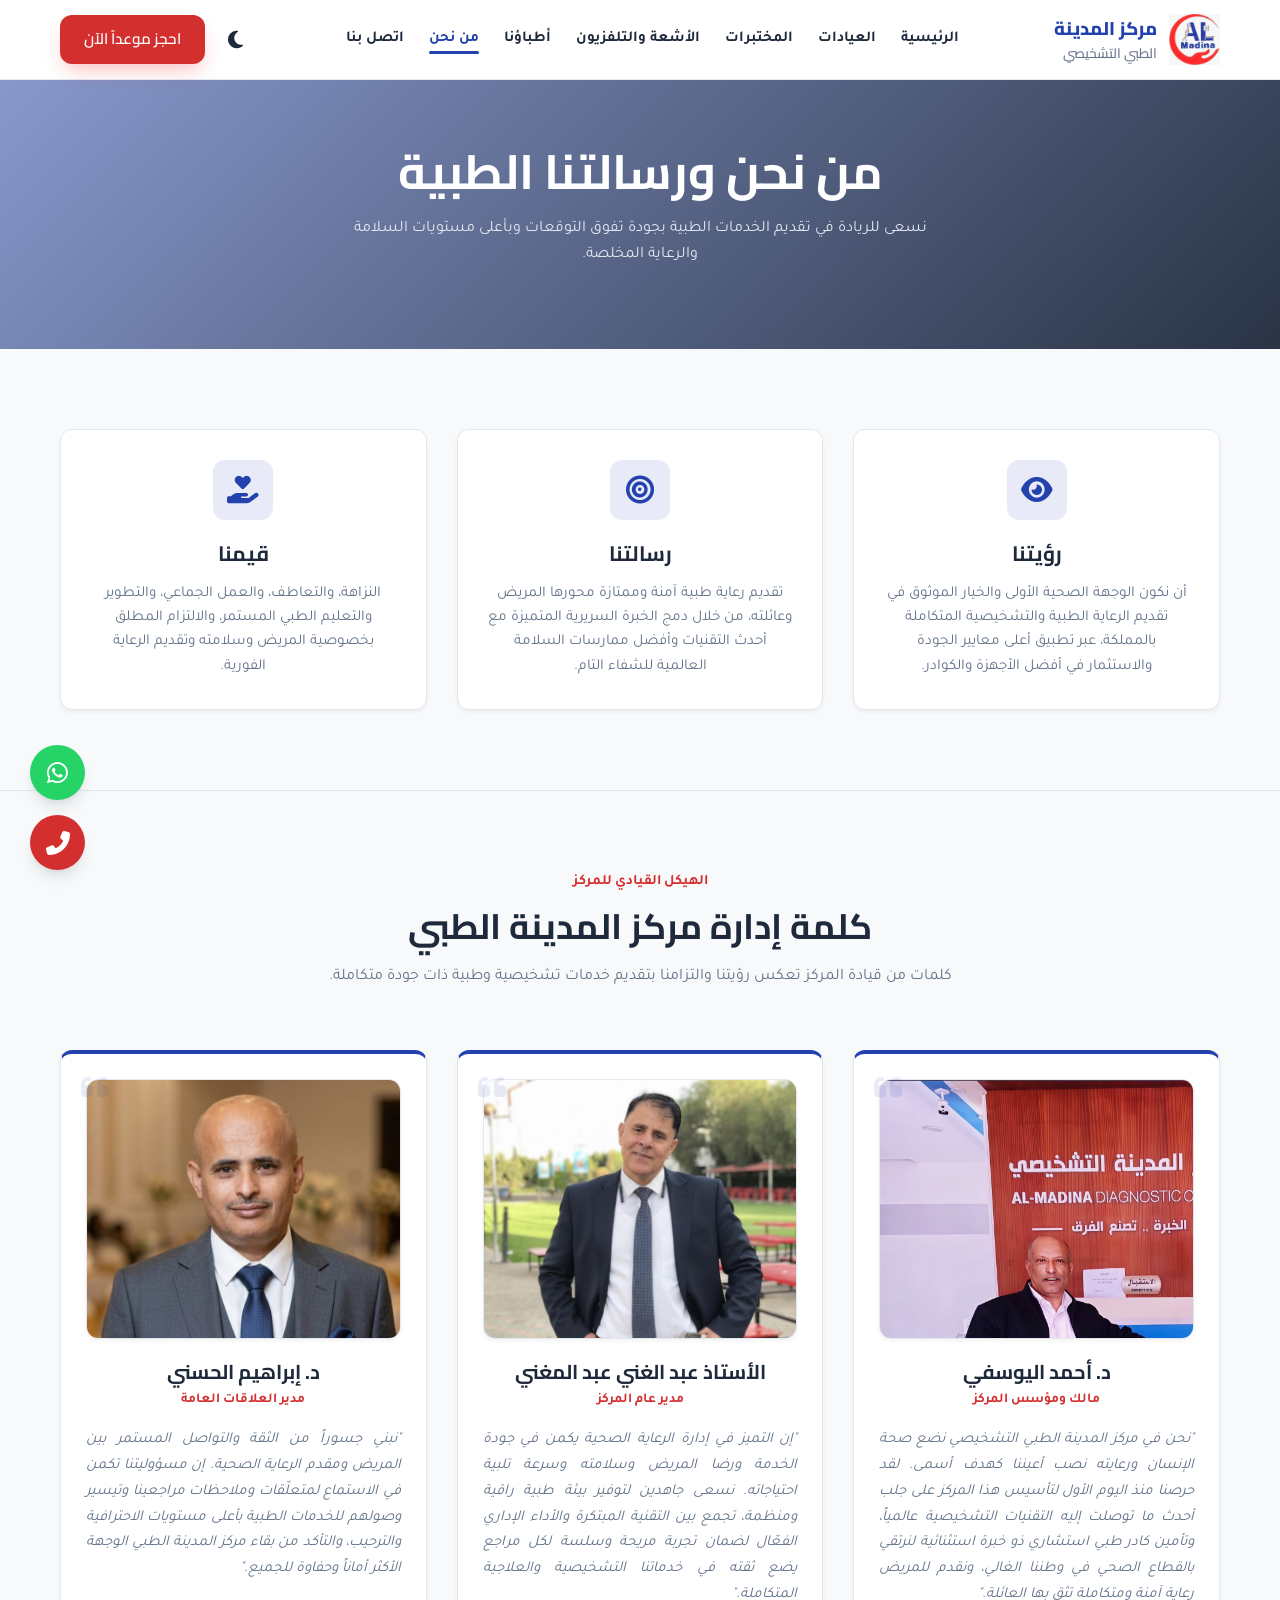
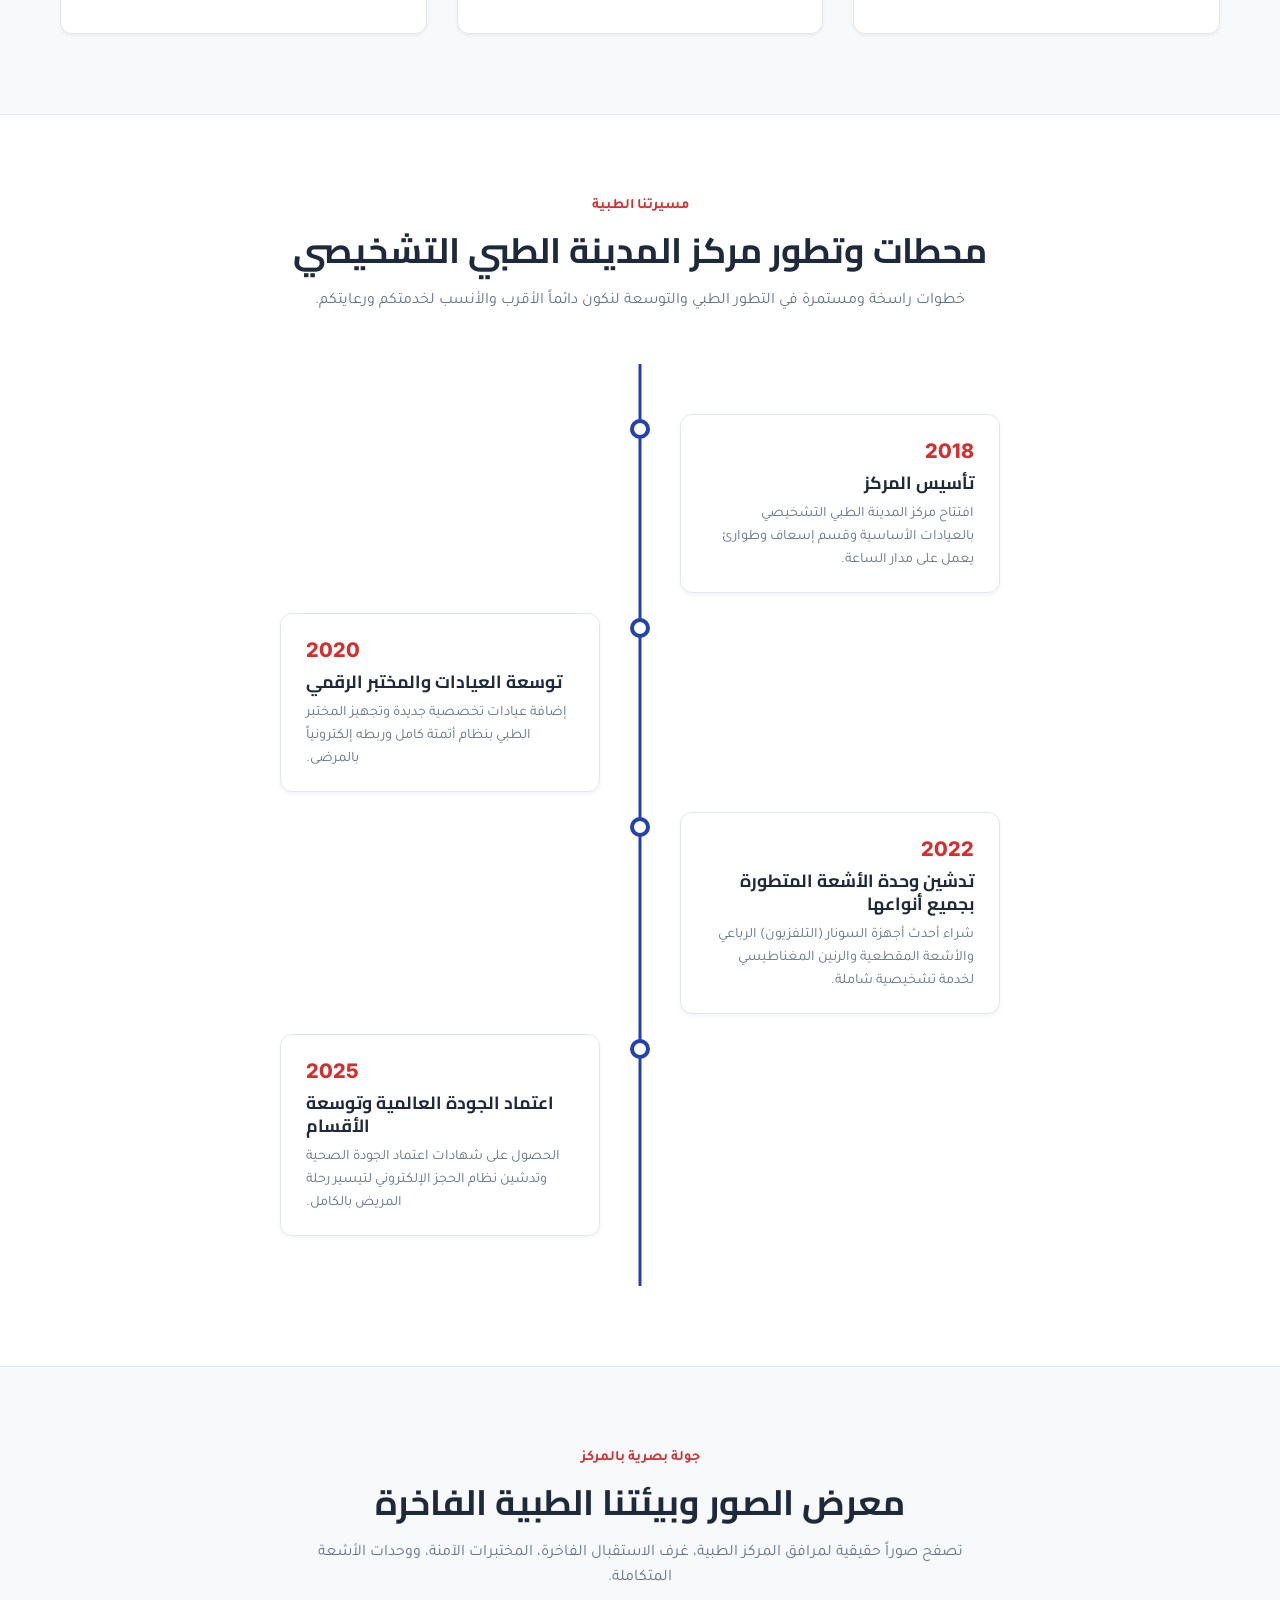
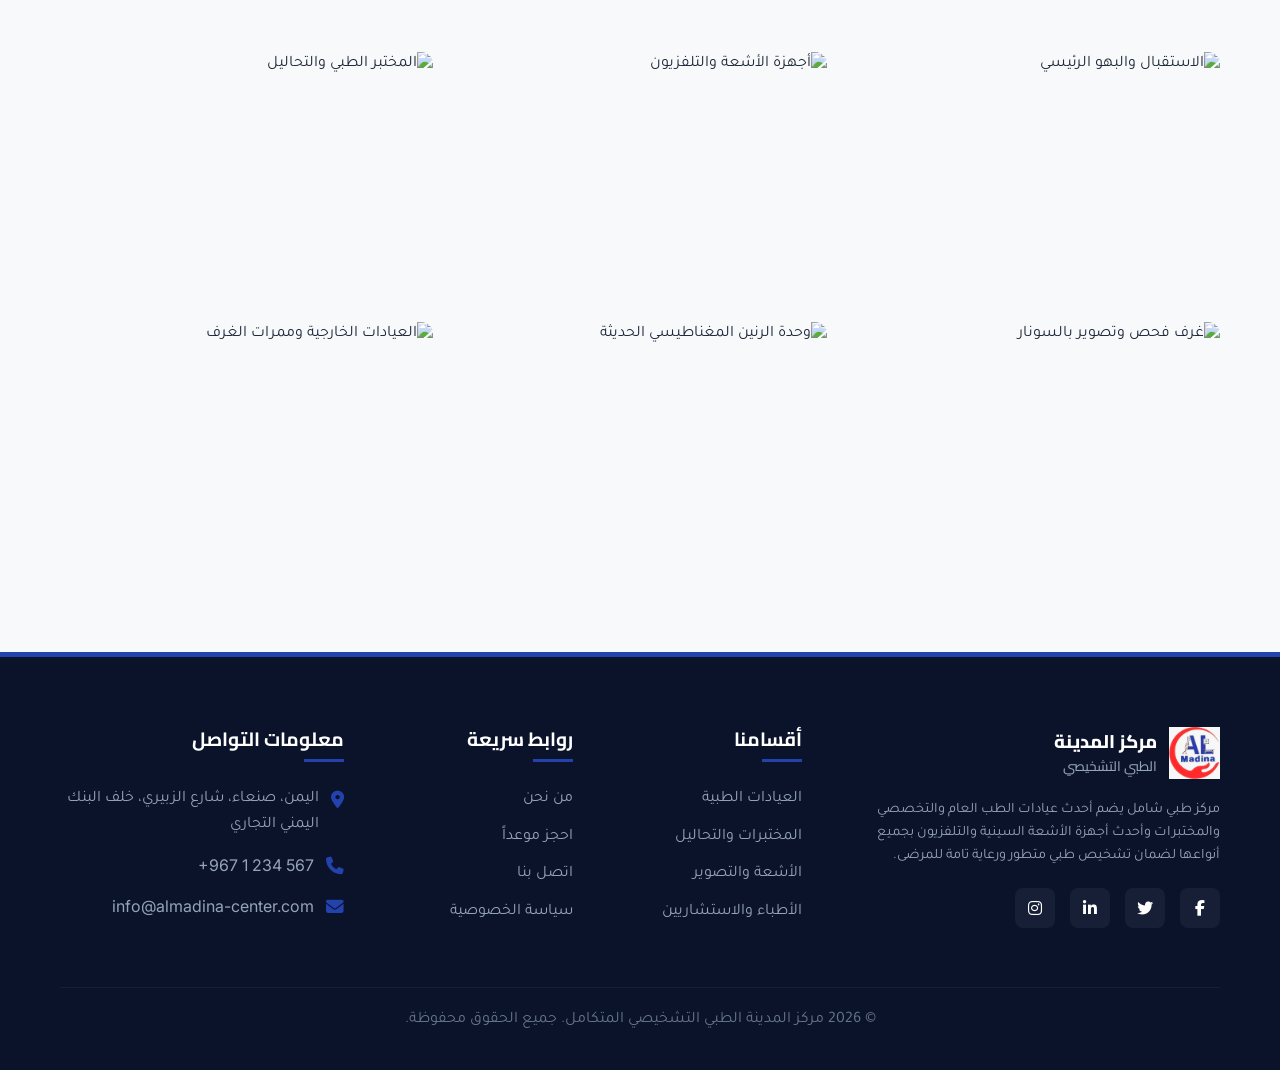
==== about.html @ d7f5dc35 "Initial commit with Nginx deployment config for Railway" ====
<!DOCTYPE html>
<html lang="ar" dir="rtl">
<head>
    <meta charset="UTF-8">
    <meta name="viewport" content="width=device-width, initial-scale=1.0">
    <title>من نحن ورؤيتنا الطبية | مركز المدينة الطبي التشخيصي</title>
    
    <!-- Meta Tags for SEO -->
    <meta name="description" content="تعرف على مركز المدينة الطبي التشخيصي المتكامل، رسالتنا ورؤيتنا في تقديم رعاية صحية رائدة بأحدث الأجهزة والتقنيات الطبية المعتمدة ونخبة الأطباء المتخصصين.">
    <meta name="keywords" content="عن المركز الطبي, رؤية مركز الشفاء, قيم الرعاية الطبية, تاريخ المجمع الطبي">
    
    <!-- CSS Style Files -->
    <link rel="stylesheet" href="css/style.css">
    <link rel="stylesheet" href="css/components.css">
    <link rel="stylesheet" href="css/animations.css">
    
    <!-- Font Awesome Icons -->
    <link rel="stylesheet" href="https://cdnjs.cloudflare.com/ajax/libs/font-awesome/6.4.0/css/all.min.css">
    
    <style>
        /* أنماط الجدول الزمني التاريخي (Timeline) */
        .timeline {
            position: relative;
            max-width: 800px;
            margin: 0 auto;
            padding: 40px 0;
        }
        
        .timeline::before {
            content: '';
            position: absolute;
            top: 0;
            bottom: 0;
            right: 50%;
            width: 3px;
            background-color: var(--color-primary);
            transform: translateX(50%);
        }
        
        .timeline-item {
            padding: 10px 40px;
            position: relative;
            width: 50%;
            box-sizing: border-box;
        }
        
        .timeline-item::after {
            content: '';
            position: absolute;
            width: 20px;
            height: 20px;
            left: -10px;
            background-color: var(--color-card-light);
            border: 4px solid var(--color-primary);
            top: 15px;
            border-radius: 50%;
            z-index: 1;
            transition: all var(--transition-normal);
        }
        
        .timeline-item.right {
            right: 0;
            text-align: right;
        }
        
        .timeline-item.left {
            right: 50%;
            text-align: left;
        }
        
        .timeline-item.left::after {
            left: auto;
            right: -10px;
        }
        
        .timeline-card {
            background-color: var(--color-card-light);
            padding: 20px 25px;
            border-radius: var(--radius-md);
            border: 1px solid var(--color-border);
            box-shadow: var(--shadow-sm);
        }
        
        .timeline-year {
            font-size: 1.25rem;
            font-weight: 800;
            color: var(--color-accent);
            margin-bottom: 5px;
            font-family: var(--font-english);
        }
        
        @media (max-width: 768px) {
            .timeline::before {
                right: 30px;
            }
            .timeline-item {
                width: 100%;
                padding-right: 60px;
                padding-left: 0;
                text-align: right !important;
            }
            .timeline-item.left {
                right: 0;
            }
            .timeline-item::after, .timeline-item.left::after {
                right: 21px;
                left: auto;
            }
        }
    </style>
</head>
<body>

    <!-- 1. شاشة التحميل (Preloader) -->
    <div class="loader-wrapper">
        <div class="loader"></div>
    </div>

    <!-- 2. القائمة العلوية (Navbar) -->
    <header class="header">
        <div class="container nav-container">
            <a href="index.html" class="logo">
                <img src="assets/logo/logo.png" alt="شعار مركز المدينة الطبي">
                <span style="font-size: 1.15rem; line-height: 1.25; color: var(--color-primary);">مركز المدينة<br><span style="font-size: 0.85rem; color: var(--color-text-muted); font-weight: 500;">الطبي التشخيصي</span></span>
            </a>
            
            <nav>
                <ul class="nav-menu">
                    <li><a href="index.html" class="nav-link">الرئيسية</a></li>
                    <li><a href="clinics.html" class="nav-link">العيادات</a></li>
                    <li><a href="labs.html" class="nav-link">المختبرات</a></li>
                    <li><a href="radiology.html" class="nav-link">الأشعة والتلفزيون</a></li>
                    <li><a href="doctors.html" class="nav-link">أطباؤنا</a></li>
                    <li><a href="about.html" class="nav-link active">من نحن</a></li>
                    <li><a href="contact.html" class="nav-link">اتصل بنا</a></li>
                </ul>
            </nav>

            <div class="nav-actions">
                <button class="theme-toggle" aria-label="تبديل الوضع الليلي">
                    <i class="fas fa-moon"></i>
                </button>
                <a href="appointment.html" class="btn btn-accent wave-btn">احجز موعداً الآن</a>
                <button class="mobile-nav-toggle" aria-label="فتح القائمة">
                    <i class="fas fa-bars"></i>
                </button>
            </div>
        </div>
    </header>

    <!-- 3. رأس الصفحة البانوري (Page Banner) -->
    <section class="page-banner flex-center" style="background: linear-gradient(135deg, rgba(35, 66, 173, 0.5) 0%, rgba(30, 41, 59, 0.95) 100%), url('https://images.unsplash.com/photo-1519494026892-80bbd2d6fd0d?q=80&w=2070') no-repeat center center/cover; padding: 140px 0 80px 0; color: #ffffff; text-align: center;">
        <div class="container">
            <h1 style="color: #ffffff; font-size: clamp(2rem, 4vw, 3rem); margin-bottom: 15px;">من نحن ورسالتنا الطبية</h1>
            <p style="color: #E2E8F0; max-width: 600px; margin: 0 auto;">نسعى للريادة في تقديم الخدمات الطبية بجودة تفوق التوقعات وبأعلى مستويات السلامة والرعاية المخلصة.</p>
        </div>
    </section>

    <!-- 4. الرؤية والرسالة والقيم -->
    <section class="vision-mission section-padding">
        <div class="container">
            <div class="grid-3" style="gap: 30px;">
                <div class="card text-center fade-in">
                    <div class="card-icon flex-center" style="margin: 0 auto 20px auto;"><i class="fa-solid fa-eye"></i></div>
                    <h3 style="font-size: 1.3rem; color: var(--color-text-main); margin-bottom: 15px;">رؤيتنا</h3>
                    <p style="font-size: 0.95rem; line-height: 1.6; margin: 0;">أن نكون الوجهة الصحية الأولى والخيار الموثوق في تقديم الرعاية الطبية والتشخيصية المتكاملة بالمملكة، عبر تطبيق أعلى معايير الجودة والاستثمار في أفضل الأجهزة والكوادر.</p>
                </div>

                <div class="card text-center fade-in">
                    <div class="card-icon flex-center" style="margin: 0 auto 20px auto;"><i class="fa-solid fa-bullseye"></i></div>
                    <h3 style="font-size: 1.3rem; color: var(--color-text-main); margin-bottom: 15px;">رسالتنا</h3>
                    <p style="font-size: 0.95rem; line-height: 1.6; margin: 0;">تقديم رعاية طبية آمنة وممتازة محورها المريض وعائلته، من خلال دمج الخبرة السريرية المتميزة مع أحدث التقنيات وأفضل ممارسات السلامة العالمية للشفاء التام.</p>
                </div>

                <div class="card text-center fade-in">
                    <div class="card-icon flex-center" style="margin: 0 auto 20px auto;"><i class="fa-solid fa-hand-holding-heart"></i></div>
                    <h3 style="font-size: 1.3rem; color: var(--color-text-main); margin-bottom: 15px;">قيمنا</h3>
                    <p style="font-size: 0.95rem; line-height: 1.6; margin: 0;">النزاهة، والتعاطف، والعمل الجماعي، والتطوير والتعليم الطبي المستمر، والالتزام المطلق بخصوصية المريض وسلامته وتقديم الرعاية الفورية.</p>
                </div>
            </div>
        </div>
    </section>

    <!-- 4.5. قسم كلمة الإدارة والقيادة (Leadership Section) -->
    <section class="leadership-section section-padding" style="background-color: var(--color-bg-light); transition: background-color var(--transition-normal); border-top: 1px solid var(--color-border);">
        <div class="container">
            <div class="section-header text-center fade-in" style="max-width: 700px; margin: 0 auto 60px auto;">
                <span style="color: var(--color-accent); font-weight: 700; font-size: 0.9rem; text-transform: uppercase; display: block; margin-bottom: 10px;">الهيكل القيادي للمركز</span>
                <h2 style="font-size: 2.2rem; color: var(--color-text-main); margin-bottom: 15px;">كلمة إدارة مركز المدينة الطبي</h2>
                <p>كلمات من قيادة المركز تعكس رؤيتنا والتزامنا بتقديم خدمات تشخيصية وطبية ذات جودة متكاملة.</p>
            </div>
            
            <div class="grid-3" style="gap: 30px;">
                <!-- مالك المركز -->
                <div class="card fade-in" style="position: relative; padding: 25px; border-top: 4px solid var(--color-primary); display: flex; flex-direction: column; justify-content: space-between;">
                    <span style="position: absolute; top: 15px; left: 20px; font-size: 2rem; color: rgba(var(--color-primary-rgb), 0.1);"><i class="fa-solid fa-quote-left"></i></span>
                    <div>
                        <div style="height: 260px; border-radius: var(--radius-md); overflow: hidden; margin-bottom: 20px; border: 1px solid var(--color-border); box-shadow: var(--shadow-sm);">
                            <img src="assets/AH.jpg" alt="د. أحمد اليوسفي" style="width: 100%; height: 100%; object-fit: cover; object-position: top;">
                        </div>
                        <div style="text-align: center; margin-bottom: 15px;">
                            <h4 style="font-size: 1.25rem; color: var(--color-text-main); margin: 0;">د. أحمد اليوسفي</h4>
                            <p style="font-size: 0.85rem; color: var(--color-accent); font-weight: 700; margin: 5px 0 0 0;">مالك ومؤسس المركز</p>
                        </div>
                        <p style="font-size: 0.95rem; line-height: 1.7; text-align: justify; margin: 0; color: var(--color-text-muted); font-style: italic;">
                            "نحن في مركز المدينة الطبي التشخيصي نضع صحة الإنسان ورعايته نصب أعيننا كهدف أسمى. لقد حرصنا منذ اليوم الأول لتأسيس هذا المركز على جلب أحدث ما توصلت إليه التقنيات التشخيصية عالمياً، وتأمين كادر طبي استشاري ذو خبرة استثنائية لنرتقي بالقطاع الصحي في وطننا الغالي، ونقدم للمريض رعاية آمنة ومتكاملة تثق بها العائلة."
                        </p>
                    </div>
                </div>

                <!-- مدير المركز -->
                <div class="card fade-in" style="position: relative; padding: 25px; border-top: 4px solid var(--color-primary); display: flex; flex-direction: column; justify-content: space-between;">
                    <span style="position: absolute; top: 15px; left: 20px; font-size: 2rem; color: rgba(var(--color-primary-rgb), 0.1);"><i class="fa-solid fa-quote-left"></i></span>
                    <div>
                        <div style="height: 260px; border-radius: var(--radius-md); overflow: hidden; margin-bottom: 20px; border: 1px solid var(--color-border); box-shadow: var(--shadow-sm);">
                            <img src="assets/AB.png" alt="الأستاذ عبد الغني عبد المغني" style="width: 100%; height: 100%; object-fit: cover; object-position: top;">
                        </div>
                        <div style="text-align: center; margin-bottom: 15px;">
                            <h4 style="font-size: 1.25rem; color: var(--color-text-main); margin: 0;">الأستاذ عبد الغني عبد المغني</h4>
                            <p style="font-size: 0.85rem; color: var(--color-accent); font-weight: 700; margin: 5px 0 0 0;">مدير عام المركز</p>
                        </div>
                        <p style="font-size: 0.95rem; line-height: 1.7; text-align: justify; margin: 0; color: var(--color-text-muted); font-style: italic;">
                            "إن التميز في إدارة الرعاية الصحية يكمن في جودة الخدمة ورضا المريض وسلامته وسرعة تلبية احتياجاته. نسعى جاهدين لتوفير بيئة طبية راقية ومنظمة، تجمع بين التقنية المبتكرة والأداء الإداري الفعّال لضمان تجربة مريحة وسلسة لكل مراجع يضع ثقته في خدماتنا التشخيصية والعلاجية المتكاملة."
                        </p>
                    </div>
                </div>

                <!-- مدير العلاقات العامة -->
                <div class="card fade-in" style="position: relative; padding: 25px; border-top: 4px solid var(--color-primary); display: flex; flex-direction: column; justify-content: space-between;">
                    <span style="position: absolute; top: 15px; left: 20px; font-size: 2rem; color: rgba(var(--color-primary-rgb), 0.1);"><i class="fa-solid fa-quote-left"></i></span>
                    <div>
                        <div style="height: 260px; border-radius: var(--radius-md); overflow: hidden; margin-bottom: 20px; border: 1px solid var(--color-border); box-shadow: var(--shadow-sm);">
                            <img src="assets/EB.jpeg" alt="الدكتور إبراهيم الحسني" style="width: 100%; height: 100%; object-fit: cover; object-position: top;">
                        </div>
                        <div style="text-align: center; margin-bottom: 15px;">
                            <h4 style="font-size: 1.25rem; color: var(--color-text-main); margin: 0;">د. إبراهيم الحسني</h4>
                            <p style="font-size: 0.85rem; color: var(--color-accent); font-weight: 700; margin: 5px 0 0 0;">مدير العلاقات العامة</p>
                        </div>
                        <p style="font-size: 0.95rem; line-height: 1.7; text-align: justify; margin: 0; color: var(--color-text-muted); font-style: italic;">
                            "نبني جسوراً من الثقة والتواصل المستمر بين المريض ومقدم الرعاية الصحية. إن مسؤوليتنا تكمن في الاستماع لمتعلّقات وملاحظات مراجعينا وتيسير وصولهم للخدمات الطبية بأعلى مستويات الاحترافية والترحيب، والتأكد من بقاء مركز المدينة الطبي الوجهة الأكثر أماناً وحفاوة للجميع."
                        </p>
                    </div>
                </div>
            </div>
        </div>
    </section>

    <!-- 5. الجدول الزمني لتطور المركز (Milestones Timeline) -->
    <section class="timeline-section section-padding" style="background-color: var(--color-card-light); border-top: 1px solid var(--color-border); border-bottom: 1px solid var(--color-border);">
        <div class="container">
            <div class="section-header text-center fade-in" style="max-width: 700px; margin: 0 auto 50px auto;">
                <span style="color: var(--color-accent); font-weight: 700; font-size: 0.9rem; text-transform: uppercase; display: block; margin-bottom: 10px;">مسيرتنا الطبية</span>
                <h2 style="font-size: 2.2rem; color: var(--color-text-main); margin-bottom: 15px;">محطات وتطور مركز المدينة الطبي التشخيصي</h2>
                <p>خطوات راسخة ومستمرة في التطور الطبي والتوسعة لنكون دائماً الأقرب والأنسب لخدمتكم ورعايتكم.</p>
            </div>

            <div class="timeline">
                <!-- 2018 -->
                <div class="timeline-item right fade-in">
                    <div class="timeline-card">
                        <div class="timeline-year">2018</div>
                        <h4 style="font-size: 1.1rem; color: var(--color-text-main); margin-bottom: 8px;">تأسيس المركز</h4>
                        <p style="font-size: 0.9rem; margin: 0; color: var(--color-text-muted);">افتتاح مركز المدينة الطبي التشخيصي بالعيادات الأساسية وقسم إسعاف وطوارئ يعمل على مدار الساعة.</p>
                    </div>
                </div>

                <!-- 2020 -->
                <div class="timeline-item left fade-in">
                    <div class="timeline-card">
                        <div class="timeline-year">2020</div>
                        <h4 style="font-size: 1.1rem; color: var(--color-text-main); margin-bottom: 8px;">توسعة العيادات والمختبر الرقمي</h4>
                        <p style="font-size: 0.9rem; margin: 0; color: var(--color-text-muted);">إضافة عيادات تخصصية جديدة وتجهيز المختبر الطبي بنظام أتمتة كامل وربطه إلكترونياً بالمرضى.</p>
                    </div>
                </div>

                <!-- 2022 -->
                <div class="timeline-item right fade-in">
                    <div class="timeline-card">
                        <div class="timeline-year">2022</div>
                        <h4 style="font-size: 1.1rem; color: var(--color-text-main); margin-bottom: 8px;">تدشين وحدة الأشعة المتطورة بجميع أنواعها</h4>
                        <p style="font-size: 0.9rem; margin: 0; color: var(--color-text-muted);">شراء أحدث أجهزة السونار (التلفزيون) الرباعي والأشعة المقطعية والرنين المغناطيسي لخدمة تشخيصية شاملة.</p>
                    </div>
                </div>

                <!-- 2025 -->
                <div class="timeline-item left fade-in">
                    <div class="timeline-card">
                        <div class="timeline-year">2025</div>
                        <h4 style="font-size: 1.1rem; color: var(--color-text-main); margin-bottom: 8px;">اعتماد الجودة العالمية وتوسعة الأقسام</h4>
                        <p style="font-size: 0.9rem; margin: 0; color: var(--color-text-muted);">الحصول على شهادات اعتماد الجودة الصحية وتدشين نظام الحجز الإلكتروني لتيسير رحلة المريض بالكامل.</p>
                    </div>
                </div>
            </div>
        </div>
    </section>

    <!-- 6. معرض صور المركز الطبي والعيادات -->
    <section class="gallery-section section-padding">
        <div class="container">
            <div class="section-header text-center fade-in" style="max-width: 700px; margin: 0 auto 60px auto;">
                <span style="color: var(--color-accent); font-weight: 700; font-size: 0.9rem; text-transform: uppercase; display: block; margin-bottom: 10px;">جولة بصرية بالمركز</span>
                <h2 style="font-size: 2.2rem; color: var(--color-text-main); margin-bottom: 15px;">معرض الصور وبيئتنا الطبية الفاخرة</h2>
                <p>تصفح صوراً حقيقية لمرافق المركز الطبية، غرف الاستقبال الفاخرة، المختبرات الآمنة، ووحدات الأشعة المتكاملة.</p>
            </div>

            <div class="grid-3" style="gap: 20px;">
                <div class="img-zoom-wrapper fade-in" style="height: 250px;">
                    <img src="https://images.unsplash.com/photo-1519494026892-80bbd2d6fd0d?q=80&w=600" alt="الاستقبال والبهو الرئيسي" style="width: 100%; height: 100%; object-fit: cover;">
                </div>
                <div class="img-zoom-wrapper fade-in" style="height: 250px;">
                    <img src="https://images.unsplash.com/photo-1581594619102-fbdc51b2763b?q=80&w=600" alt="أجهزة الأشعة والتلفزيون" style="width: 100%; height: 100%; object-fit: cover;">
                </div>
                <div class="img-zoom-wrapper fade-in" style="height: 250px;">
                    <img src="https://images.unsplash.com/photo-1579165466521-350dd5ad9c8e?q=80&w=600" alt="المختبر الطبي والتحاليل" style="width: 100%; height: 100%; object-fit: cover;">
                </div>
                <div class="img-zoom-wrapper fade-in" style="height: 250px;">
                    <img src="https://images.unsplash.com/photo-1579684389782-64d84b5e901a?q=80&w=600" alt="غرف فحص وتصوير بالسونار" style="width: 100%; height: 100%; object-fit: cover;">
                </div>
                <div class="img-zoom-wrapper fade-in" style="height: 250px;">
                    <img src="https://images.unsplash.com/photo-1629909613654-28e377c37b09?q=80&w=600" alt="وحدة الرنين المغناطيسي الحديثة" style="width: 100%; height: 100%; object-fit: cover;">
                </div>
                <div class="img-zoom-wrapper fade-in" style="height: 250px;">
                    <img src="https://images.unsplash.com/photo-1516549655169-df83a0774514?q=80&w=600" alt="العيادات الخارجية وممرات الغرف" style="width: 100%; height: 100%; object-fit: cover;">
                </div>
            </div>
        </div>
    </section>

    <!-- 7. الفوتر (Footer) -->
    <footer class="footer">
        <div class="container">
            <div class="footer-grid">
                <div>
                    <a href="index.html" class="logo footer-logo">
                        <img src="assets/logo/logo.png" alt="شعار مركز المدينة الطبي">
                        <span style="font-size: 1.15rem; line-height: 1.25; color: #ffffff;">مركز المدينة<br><span style="font-size: 0.85rem; color: #94A3B8; font-weight: 500;">الطبي التشخيصي</span></span>
                    </a>
                    <p style="color: #94A3B8; font-size: 0.9rem; margin-top: 15px;">مركز طبي شامل يضم أحدث عيادات الطب العام والتخصصي والمختبرات وأحدث أجهزة الأشعة السينية والتلفزيون بجميع أنواعها لضمان تشخيص طبي متطور ورعاية تامة للمرضى.</p>
                    <div class="footer-social">
                        <a href="#" class="social-btn" aria-label="فيسبوك"><i class="fab fa-facebook-f"></i></a>
                        <a href="#" class="social-btn" aria-label="تويتر"><i class="fab fa-twitter"></i></a>
                        <a href="#" class="social-btn" aria-label="لينكد إن"><i class="fab fa-linkedin-in"></i></a>
                        <a href="#" class="social-btn" aria-label="إنستغرام"><i class="fab fa-instagram"></i></a>
                    </div>
                </div>
                
                <div>
                    <h3 class="footer-title">أقسامنا</h3>
                    <ul class="footer-links">
                        <li><a href="clinics.html">العيادات الطبية</a></li>
                        <li><a href="labs.html">المختبرات والتحاليل</a></li>
                        <li><a href="radiology.html">الأشعة والتصوير</a></li>
                        <li><a href="doctors.html">الأطباء والاستشاريين</a></li>
                    </ul>
                </div>
                
                <div>
                    <h3 class="footer-title">روابط سريعة</h3>
                    <ul class="footer-links">
                        <li><a href="about.html">من نحن</a></li>
                        <li><a href="appointment.html">احجز موعداً</a></li>
                        <li><a href="contact.html">اتصل بنا</a></li>
                        <li><a href="#">سياسة الخصوصية</a></li>
                    </ul>
                </div>
                
                <div>
                    <h3 class="footer-title">معلومات التواصل</h3>
                    <ul class="footer-info">
                        <li>
                            <i class="fa-solid fa-location-dot"></i>
                            <span>اليمن، صنعاء، شارع الزبيري، خلف البنك اليمني التجاري</span>
                        </li>
                        <li>
                            <i class="fa-solid fa-phone"></i>
                            <span class="en-text">+967 1 234 567</span>
                        </li>
                        <li>
                            <i class="fa-solid fa-envelope"></i>
                            <span class="en-text">info@almadina-center.com</span>
                        </li>
                    </ul>
                </div>
            </div>
            
            <div class="footer-bottom">
                <p>&copy; 2026 مركز المدينة الطبي التشخيصي المتكامل. جميع الحقوق محفوظة.</p>
            </div>
        </div>
    </footer>

    <!-- 8. أزرار التواصل العائمة (Floating Actions) -->
    <div class="floating-actions">
        <a href="https://wa.me/967777123456" class="floating-btn float-whatsapp" target="_blank" aria-label="تواصل معنا عبر واتساب">
            <i class="fab fa-whatsapp"></i>
        </a>
        <a href="tel:191" class="floating-btn float-phone" aria-label="الاتصال بالطوارئ">
            <i class="fa-solid fa-phone-flip"></i>
        </a>
    </div>

    <!-- Script Files -->
    <script src="js/main.js"></script>
</body>
</html>
---- css/style.css ----
/* ==========================================================================
   🏥 style.css - نظام الألوان والتنسيقات الأساسية لمركز المدينة الطبي التشخيصي
   ========================================================================== */

/* 1. استيراد الخطوط الفاخرة */
@import url('https://fonts.googleapis.com/css2?family=Cairo:wght@300;400;500;600;700;800&family=Tajawal:wght@300;400;500;700;900&family=Inter:wght@300;400;500;600;700&display=swap');

/* 2. متغيرات نظام التصميم (Design Tokens) */
:root {
    /* لوحة الألوان المحددة من المستخدم */
    --color-primary: #2342AD;        /* أزرق طبي */
    --color-primary-rgb: 35, 66, 173;
    --color-primary-hover: #1b338a;
    
    --color-bg-light: #F8F9FA;       /* رمادي فاتح / أبيض */
    --color-card-light: #FFFFFF;
    
    --color-accent: #D32F2F;         /* أحمر كلاسيكي هادئ للطوارئ والحجز */
    --color-accent-rgb: 211, 47, 47;
    --color-accent-hover: #B71C1C;
    
    --color-text-main: #1E293B;      /* كحلي داكن / فحمي */
    --color-text-muted: #64748B;
    
    /* ألوان إضافية للوضع الليلي والحدود */
    --color-border: #E2E8F0;
    --color-overlay: rgba(30, 41, 59, 0.7);
    
    /* الخطوط */
    --font-primary: 'Tajawal', sans-serif;
    --font-secondary: 'Cairo', sans-serif;
    --font-english: 'Inter', sans-serif;
    
    /* تأثيرات الظلال والحواف */
    --shadow-sm: 0 2px 4px rgba(0, 0, 0, 0.05);
    --shadow-md: 0 4px 6px -1px rgba(0, 0, 0, 0.1), 0 2px 4px -1px rgba(0, 0, 0, 0.06);
    --shadow-lg: 0 10px 15px -3px rgba(0, 0, 0, 0.1), 0 4px 6px -2px rgba(0, 0, 0, 0.05);
    --shadow-primary: 0 10px 20px -5px rgba(35, 66, 173, 0.3);
    
    --radius-sm: 8px;
    --radius-md: 12px;
    --radius-lg: 20px;
    --radius-full: 9999px;
    
    --transition-fast: 0.2s ease;
    --transition-normal: 0.3s ease;
    --transition-slow: 0.5s cubic-bezier(0.4, 0, 0.2, 1);
    
    --header-height: 80px;
}

/* 3. إعدادات الوضع الداكن (Dark Mode) */
[data-theme="dark"] {
    --color-bg-light: #1E293B;       /* خلفية متوسطة الهدوء والظلمة */
    --color-card-light: #2A3649;     /* بطاقات بلون رمادي-كحلي متوسط */
    --color-text-main: #F8F9FA;      /* نصوص بيضاء/رمادية فاتحة */
    --color-text-muted: #A8B8D0;
    --color-border: #3D4F68;
    --color-overlay: rgba(30, 41, 59, 0.85);
    --shadow-sm: 0 2px 4px rgba(0, 0, 0, 0.15);
    --shadow-md: 0 4px 6px -1px rgba(0, 0, 0, 0.25);
    --shadow-lg: 0 20px 25px -5px rgba(0, 0, 0, 0.35);
}

/* 4. تصفير وإعدادات عامة (Reset & Global Styles) */
*, *::before, *::after {
    box-sizing: border-box;
    margin: 0;
    padding: 0;
}

html {
    scroll-behavior: smooth;
    font-size: 16px;
    -webkit-tap-highlight-color: transparent;
}

body {
    font-family: var(--font-primary);
    background-color: var(--color-bg-light);
    color: var(--color-text-main);
    line-height: 1.6;
    overflow-x: hidden;
    direction: rtl; /* اتجاه الكتابة عربي بشكل افتراضي */
    text-align: right;
    transition: background-color var(--transition-normal), color var(--transition-normal);
}

/* تخصيص شريط التمرير (Scrollbar) */
::-webkit-scrollbar {
    width: 10px;
}

::-webkit-scrollbar-track {
    background: var(--color-bg-light);
}

::-webkit-scrollbar-thumb {
    background: var(--color-primary);
    border-radius: var(--radius-full);
    border: 3px solid var(--color-bg-light);
}

::-webkit-scrollbar-thumb:hover {
    background: var(--color-primary-hover);
}

/* العناوين والروابط */
h1, h2, h3, h4, h5, h6 {
    font-family: var(--font-secondary);
    font-weight: 700;
    line-height: 1.3;
    color: var(--color-primary);
    margin-bottom: 0.5rem;
}

p {
    font-family: var(--font-primary);
    color: var(--color-text-muted);
    font-size: 1rem;
    margin-bottom: 1rem;
}

a {
    color: inherit;
    text-decoration: none;
    transition: color var(--transition-fast);
}

img {
    max-width: 100%;
    height: auto;
    display: block;
}

ul, ol {
    list-style: none;
}

/* حاويات العرض */
.container {
    width: 100%;
    max-width: 1200px;
    margin: 0 auto;
    padding: 0 20px;
}

/* قسم مخصص للمحتوى اللاتيني/الإنجليزي */
.en-text {
    font-family: var(--font-english);
    direction: ltr;
    text-align: left;
}

/* تنسيقات المساعدة والتخطيط */
.section-padding {
    padding: 80px 0;
}

.text-center {
    text-align: center;
}

.flex-center {
    display: flex;
    justify-content: center;
    align-items: center;
}

.grid-2 {
    display: grid;
    grid-template-columns: repeat(2, 1fr);
    gap: 30px;
}

.grid-3 {
    display: grid;
    grid-template-columns: repeat(3, 1fr);
    gap: 30px;
}

.grid-4 {
    display: grid;
    grid-template-columns: repeat(4, 1fr);
    gap: 20px;
}

/* استعلامات التجاوب الأساسية للمخططات */
@media (max-width: 992px) {
    .grid-3, .grid-4 {
        grid-template-columns: repeat(2, 1fr);
    }
}

@media (max-width: 768px) {
    .grid-2, .grid-3, .grid-4 {
        grid-template-columns: 1fr;
    }
    .section-padding {
        padding: 50px 0;
    }
}
---- css/components.css ----
/* ==========================================================================
   🏥 components.css - المكونات المشتركة والتفاعلية (أزرار، بطاقات، نماذج)
   ========================================================================== */

/* ==================== 1. القائمة العلوية (Navbar) ==================== */
.header {
    position: fixed;
    top: 0;
    left: 0;
    width: 100%;
    height: var(--header-height);
    background-color: var(--color-card-light);
    backdrop-filter: blur(12px);
    -webkit-backdrop-filter: blur(12px);
    border-bottom: 1px solid var(--color-border);
    z-index: 1000;
    transition: background-color var(--transition-normal), border-color var(--transition-normal), box-shadow var(--transition-normal);
}

.header.scrolled {
    box-shadow: var(--shadow-md);
    background-color: var(--color-card-light);
}

.nav-container {
    display: flex;
    justify-content: space-between;
    align-items: center;
    height: 100%;
}

/* الشعار */
.logo {
    display: flex;
    align-items: center;
    gap: 12px;
    font-weight: 800;
    color: var(--color-primary);
    font-family: var(--font-secondary);
}

.logo img {
    height: 52px;
    width: auto;
    object-fit: contain;
    transition: transform var(--transition-normal);
}

.logo:hover img {
    transform: scale(1.05);
}

/* القائمة */
.nav-menu {
    display: flex;
    align-items: center;
    gap: 25px;
}

.nav-link {
    font-weight: 600;
    font-size: 0.95rem;
    color: var(--color-text-main);
    position: relative;
    padding: 8px 0;
}

.nav-link::after {
    content: '';
    position: absolute;
    bottom: 0;
    right: 0;
    width: 0;
    height: 3px;
    background-color: var(--color-primary);
    transition: width var(--transition-normal);
    border-radius: var(--radius-full);
}

.nav-link:hover, .nav-link.active {
    color: var(--color-primary);
}

.nav-link:hover::after, .nav-link.active::after {
    width: 100%;
}

/* أزرار الهيدر */
.nav-actions {
    display: flex;
    align-items: center;
    gap: 15px;
}

/* ==================== 2. الأزرار (Buttons) ==================== */
.btn {
    display: inline-flex;
    align-items: center;
    justify-content: center;
    gap: 8px;
    padding: 12px 24px;
    font-family: var(--font-secondary);
    font-weight: 600;
    font-size: 0.95rem;
    border-radius: var(--radius-md);
    border: none;
    cursor: pointer;
    transition: all var(--transition-normal);
    outline: none;
}

/* الزر الأساسي (أزرق) */
.btn-primary {
    background-color: var(--color-primary);
    color: #ffffff;
    box-shadow: var(--shadow-primary);
}

.btn-primary:hover {
    background-color: var(--color-primary-hover);
    transform: translateY(-2px);
    box-shadow: 0 12px 24px -5px rgba(35, 66, 173, 0.4);
}

/* الزر المساعد (أحمر للحجز والطوارئ - 10%) */
.btn-accent {
    background-color: var(--color-accent);
    color: #ffffff;
    box-shadow: 0 10px 20px -5px rgba(238, 43, 43, 0.3);
}

.btn-accent:hover {
    background-color: var(--color-accent-hover);
    transform: translateY(-2px);
    box-shadow: 0 12px 24px -5px rgba(238, 43, 43, 0.4);
}

/* زر أبيض/شفاف */
.btn-outline {
    background-color: transparent;
    border: 2px solid var(--color-primary);
    color: var(--color-primary);
}

.btn-outline:hover {
    background-color: var(--color-primary);
    color: #ffffff;
}

/* زر الوضع الداكن */
.theme-toggle {
    background: none;
    border: none;
    color: var(--color-text-main);
    font-size: 1.25rem;
    cursor: pointer;
    padding: 8px;
    border-radius: var(--radius-sm);
    display: flex;
    align-items: center;
    justify-content: center;
    transition: background-color var(--transition-fast);
}

.theme-toggle:hover {
    background-color: rgba(var(--color-primary-rgb), 0.1);
    color: var(--color-primary);
}

/* ==================== 3. البطاقات (Cards) ==================== */
.card {
    background-color: var(--color-card-light);
    border: 1px solid var(--color-border);
    border-radius: var(--radius-md);
    padding: 30px;
    transition: transform var(--transition-normal), box-shadow var(--transition-normal), border-color var(--transition-normal);
    box-shadow: var(--shadow-sm);
}

.card:hover {
    transform: translateY(-8px);
    box-shadow: var(--shadow-lg);
    border-color: rgba(var(--color-primary-rgb), 0.3);
}

.card-icon {
    width: 60px;
    height: 60px;
    background-color: rgba(var(--color-primary-rgb), 0.1);
    color: var(--color-primary);
    border-radius: var(--radius-md);
    display: flex;
    align-items: center;
    justify-content: center;
    font-size: 1.75rem;
    margin-bottom: 20px;
    transition: background-color var(--transition-normal), color var(--transition-normal);
}

.card:hover .card-icon {
    background-color: var(--color-primary);
    color: #ffffff;
}

/* ==================== 4. نماذج الإدخال (Forms) ==================== */
.form-group {
    margin-bottom: 20px;
}

.form-label {
    display: block;
    font-weight: 600;
    margin-bottom: 8px;
    color: var(--color-text-main);
}

.form-control {
    width: 100%;
    padding: 14px 16px;
    font-family: var(--font-primary);
    font-size: 0.95rem;
    background-color: var(--color-bg-light);
    border: 1px solid var(--color-border);
    border-radius: var(--radius-md);
    color: var(--color-text-main);
    transition: border-color var(--transition-fast), box-shadow var(--transition-fast);
}

.form-control:focus {
    outline: none;
    border-color: var(--color-primary);
    box-shadow: 0 0 0 3px rgba(var(--color-primary-rgb), 0.15);
}

textarea.form-control {
    min-height: 120px;
    resize: vertical;
}

/* ==================== 5. الفوتر (Footer) ==================== */
.footer {
    background-color: #0B132B;
    color: #94A3B8;
    padding: 70px 0 20px 0;
    font-family: var(--font-primary);
    border-top: 5px solid var(--color-primary);
}

[data-theme="dark"] .footer {
    background-color: #070B19;
}

.footer-grid {
    display: grid;
    grid-template-columns: 2fr 1fr 1fr 1.5fr;
    gap: 40px;
    margin-bottom: 50px;
}

.footer-logo {
    color: #ffffff;
    margin-bottom: 20px;
}

.footer-title {
    color: #ffffff;
    font-family: var(--font-secondary);
    font-size: 1.2rem;
    margin-bottom: 25px;
    position: relative;
    padding-bottom: 10px;
}

.footer-title::after {
    content: '';
    position: absolute;
    bottom: 0;
    right: 0;
    width: 40px;
    height: 3px;
    background-color: var(--color-primary);
}

.footer-links li {
    margin-bottom: 12px;
}

.footer-links a:hover {
    color: #ffffff;
    padding-right: 5px;
}

.footer-info li {
    display: flex;
    gap: 12px;
    margin-bottom: 15px;
    align-items: flex-start;
}

.footer-info i {
    color: var(--color-primary);
    font-size: 1.1rem;
    margin-top: 4px;
}

.footer-social {
    display: flex;
    gap: 15px;
    margin-top: 20px;
}

.social-btn {
    width: 40px;
    height: 40px;
    background-color: rgba(255, 255, 255, 0.05);
    border-radius: var(--radius-sm);
    display: flex;
    align-items: center;
    justify-content: center;
    color: #ffffff;
    transition: background-color var(--transition-fast), transform var(--transition-fast);
}

.social-btn:hover {
    background-color: var(--color-primary);
    transform: translateY(-3px);
}

.footer-bottom {
    border-top: 1px solid rgba(255, 255, 255, 0.05);
    padding-top: 20px;
    text-align: center;
    font-size: 0.9rem;
}

/* ==================== 6. زر الهاتف والواتساب العائم ==================== */
.floating-actions {
    position: fixed;
    bottom: 30px;
    left: 30px;
    display: flex;
    flex-direction: column;
    gap: 15px;
    z-index: 999;
}

.floating-btn {
    width: 55px;
    height: 55px;
    border-radius: var(--radius-full);
    display: flex;
    align-items: center;
    justify-content: center;
    color: #ffffff;
    box-shadow: var(--shadow-lg);
    font-size: 1.5rem;
    transition: transform var(--transition-normal), box-shadow var(--transition-normal);
}

.floating-btn:hover {
    transform: scale(1.1);
}

.float-whatsapp {
    background-color: #25D366;
}

.float-whatsapp:hover {
    box-shadow: 0 10px 20px rgba(37, 211, 102, 0.4);
}

.float-phone {
    background-color: var(--color-accent);
}

.float-phone:hover {
    box-shadow: 0 10px 20px rgba(238, 43, 43, 0.4);
}

/* ==================== 7. شريط الهاتف المحمول (Mobile Nav) ==================== */
.mobile-nav-toggle {
    display: none;
    font-size: 1.5rem;
    color: var(--color-text-main);
    background: none;
    border: none;
    cursor: pointer;
}

@media (max-width: 992px) {
    .mobile-nav-toggle {
        display: block;
    }
    
    .nav-menu {
        position: fixed;
        top: var(--header-height);
        right: -100%;
        width: 280px;
        height: calc(100vh - var(--header-height));
        background-color: var(--color-card-light);
        flex-direction: column;
        align-items: flex-start;
        padding: 40px;
        box-shadow: -10px 0 30px rgba(0,0,0,0.05);
        transition: right var(--transition-normal);
        z-index: 999;
        border-left: 1px solid var(--color-border);
    }
    
    .nav-menu.active {
        right: 0;
    }
    
    .nav-menu li {
        width: 100%;
    }
    
    .nav-link {
        display: block;
        padding: 15px 0;
        border-bottom: 1px solid var(--color-border);
    }
    
    .footer-grid {
        grid-template-columns: 1fr 1fr;
    }
}

@media (max-width: 576px) {
    .footer-grid {
        grid-template-columns: 1fr;
    }
    .nav-actions .btn {
        display: none; /* إخفاء الأزرار الكبيرة في الموبايل واستبدالها في القائمة */
    }
}
---- css/animations.css ----
/* ==========================================================================
   🏥 animations.css - تأثيرات الحركة والانتقالات للموقع الطبي
   ========================================================================== */

/* 1. تأثير نبض القلب (Heartbeat) - مثالي لشاشات التحميل والأيقونات الطبية */
@keyframes heartbeat {
    0% {
        transform: scale(1);
    }
    14% {
        transform: scale(1.1);
    }
    28% {
        transform: scale(1);
    }
    42% {
        transform: scale(1.1);
    }
    70% {
        transform: scale(1);
    }
}

.heartbeat-hover:hover i,
.heartbeat-icon {
    animation: heartbeat 1.5s infinite;
}

/* 2. شاشة التحميل (Pulse Loader) */
.loader-wrapper {
    position: fixed;
    top: 0;
    left: 0;
    width: 100%;
    height: 100%;
    background-color: var(--color-bg-light);
    display: flex;
    justify-content: center;
    align-items: center;
    z-index: 9999;
    transition: opacity 0.5s ease, visibility 0.5s ease;
}

.loader {
    width: 80px;
    height: 80px;
    position: relative;
}

.loader::before, .loader::after {
    content: '';
    position: absolute;
    width: 100%;
    height: 100%;
    border-radius: 50%;
    background-color: var(--color-primary);
    opacity: 0.6;
    animation: pulse 2s infinite ease-in-out;
}

.loader::after {
    background-color: var(--color-accent);
    animation-delay: -1s;
}

@keyframes pulse {
    0%, 100% {
        transform: scale(0);
    }
    50% {
        transform: scale(1);
    }
}

/* 3. تأثيرات الظهور عند التمرير (Reveal Animations) */
.fade-in {
    opacity: 0;
    transform: translateY(20px);
    transition: opacity var(--transition-slow), transform var(--transition-slow);
}

.fade-in.appear {
    opacity: 1;
    transform: translateY(0);
}

/* 4. تأثيرات Hover مخصصة للمقالات والصور */
.img-zoom-wrapper {
    overflow: hidden;
    border-radius: var(--radius-md);
}

.img-zoom-wrapper img {
    transition: transform var(--transition-slow);
}

.img-zoom-wrapper:hover img {
    transform: scale(1.08);
}

/* 5. شريط النيون المتحرك للحدود */
@keyframes border-glow {
    0%, 100% {
        border-color: var(--color-primary);
    }
    50% {
        border-color: var(--color-accent);
    }
}

.glowing-border {
    border: 2px solid var(--color-primary);
    animation: border-glow 3s infinite;
}

/* 6. تأثير التماوج الخلفي (Wave / Pulse Backdrops) */
@keyframes wave-pulse {
    0% {
        box-shadow: 0 0 0 0 rgba(35, 66, 173, 0.4);
    }
    70% {
        box-shadow: 0 0 0 15px rgba(35, 66, 173, 0);
    }
    100% {
        box-shadow: 0 0 0 0 rgba(35, 66, 173, 0);
    }
}

.wave-btn {
    animation: wave-pulse 2s infinite;
}
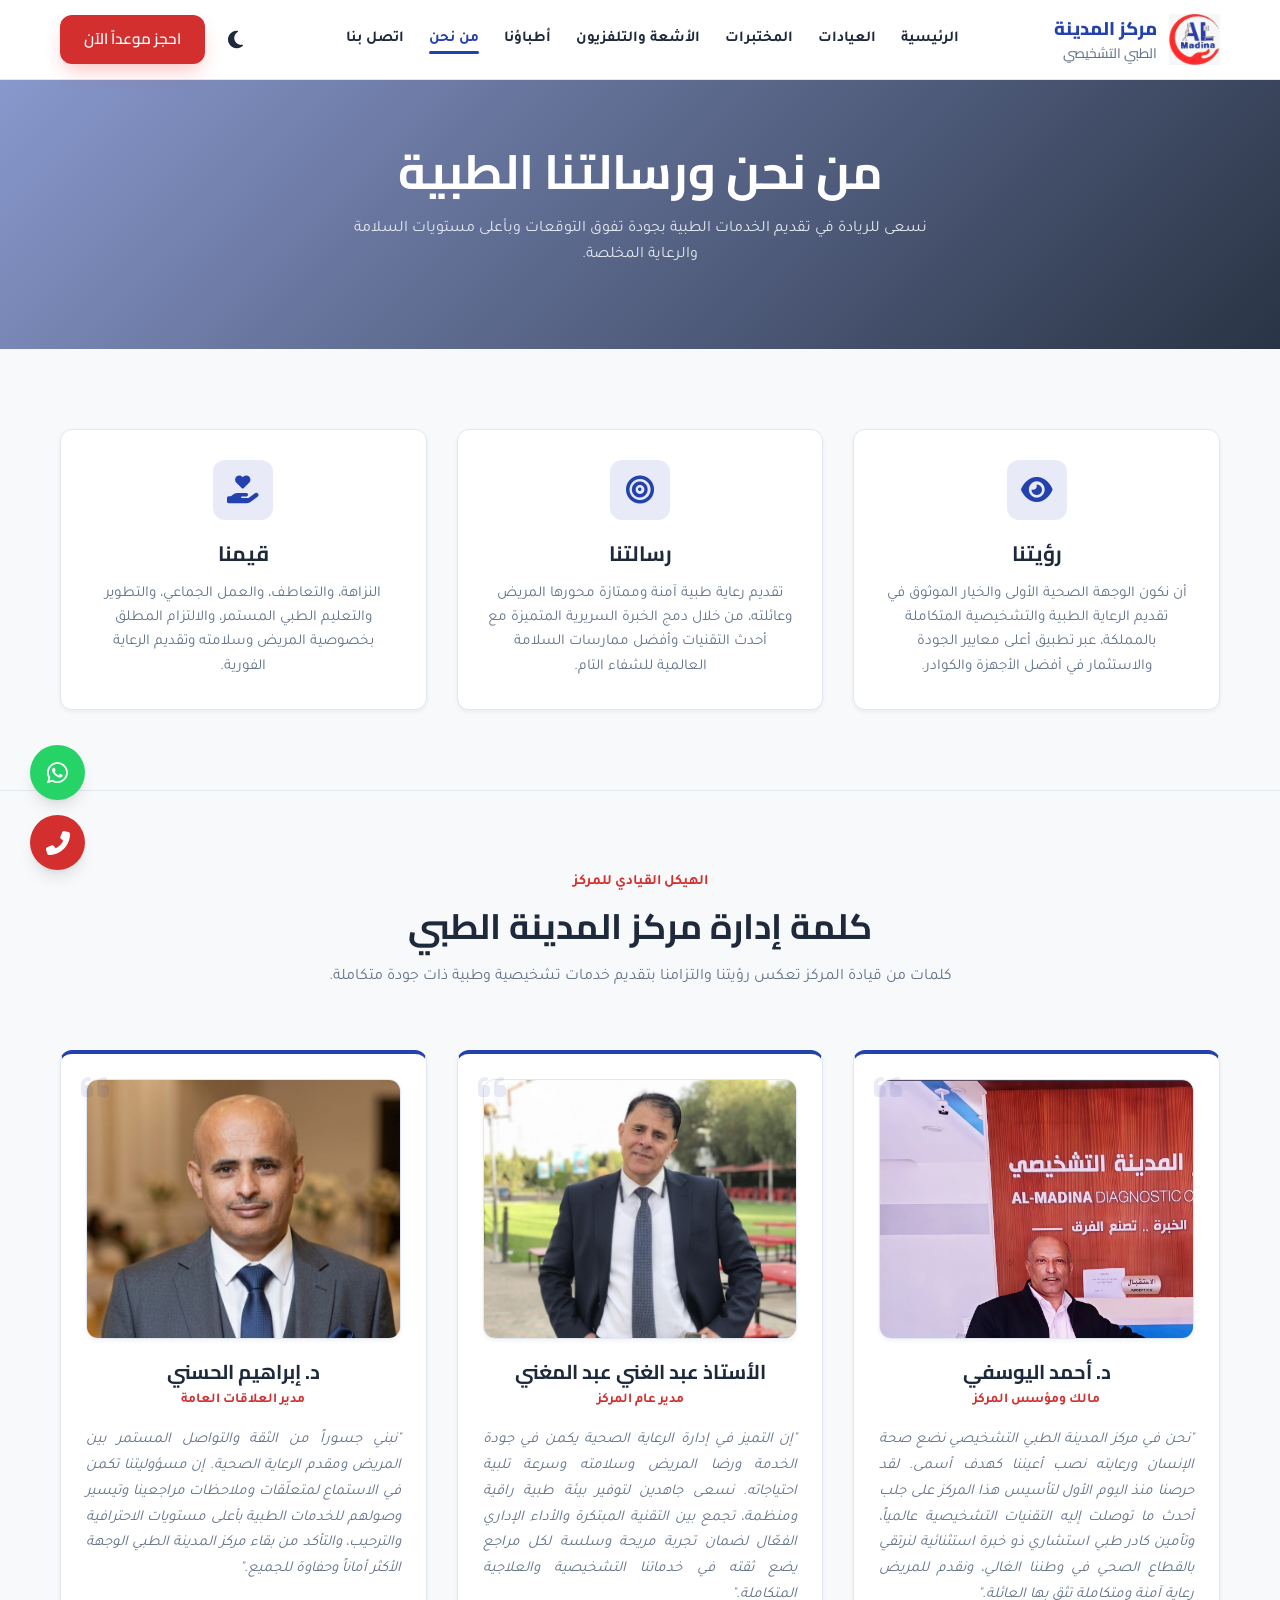
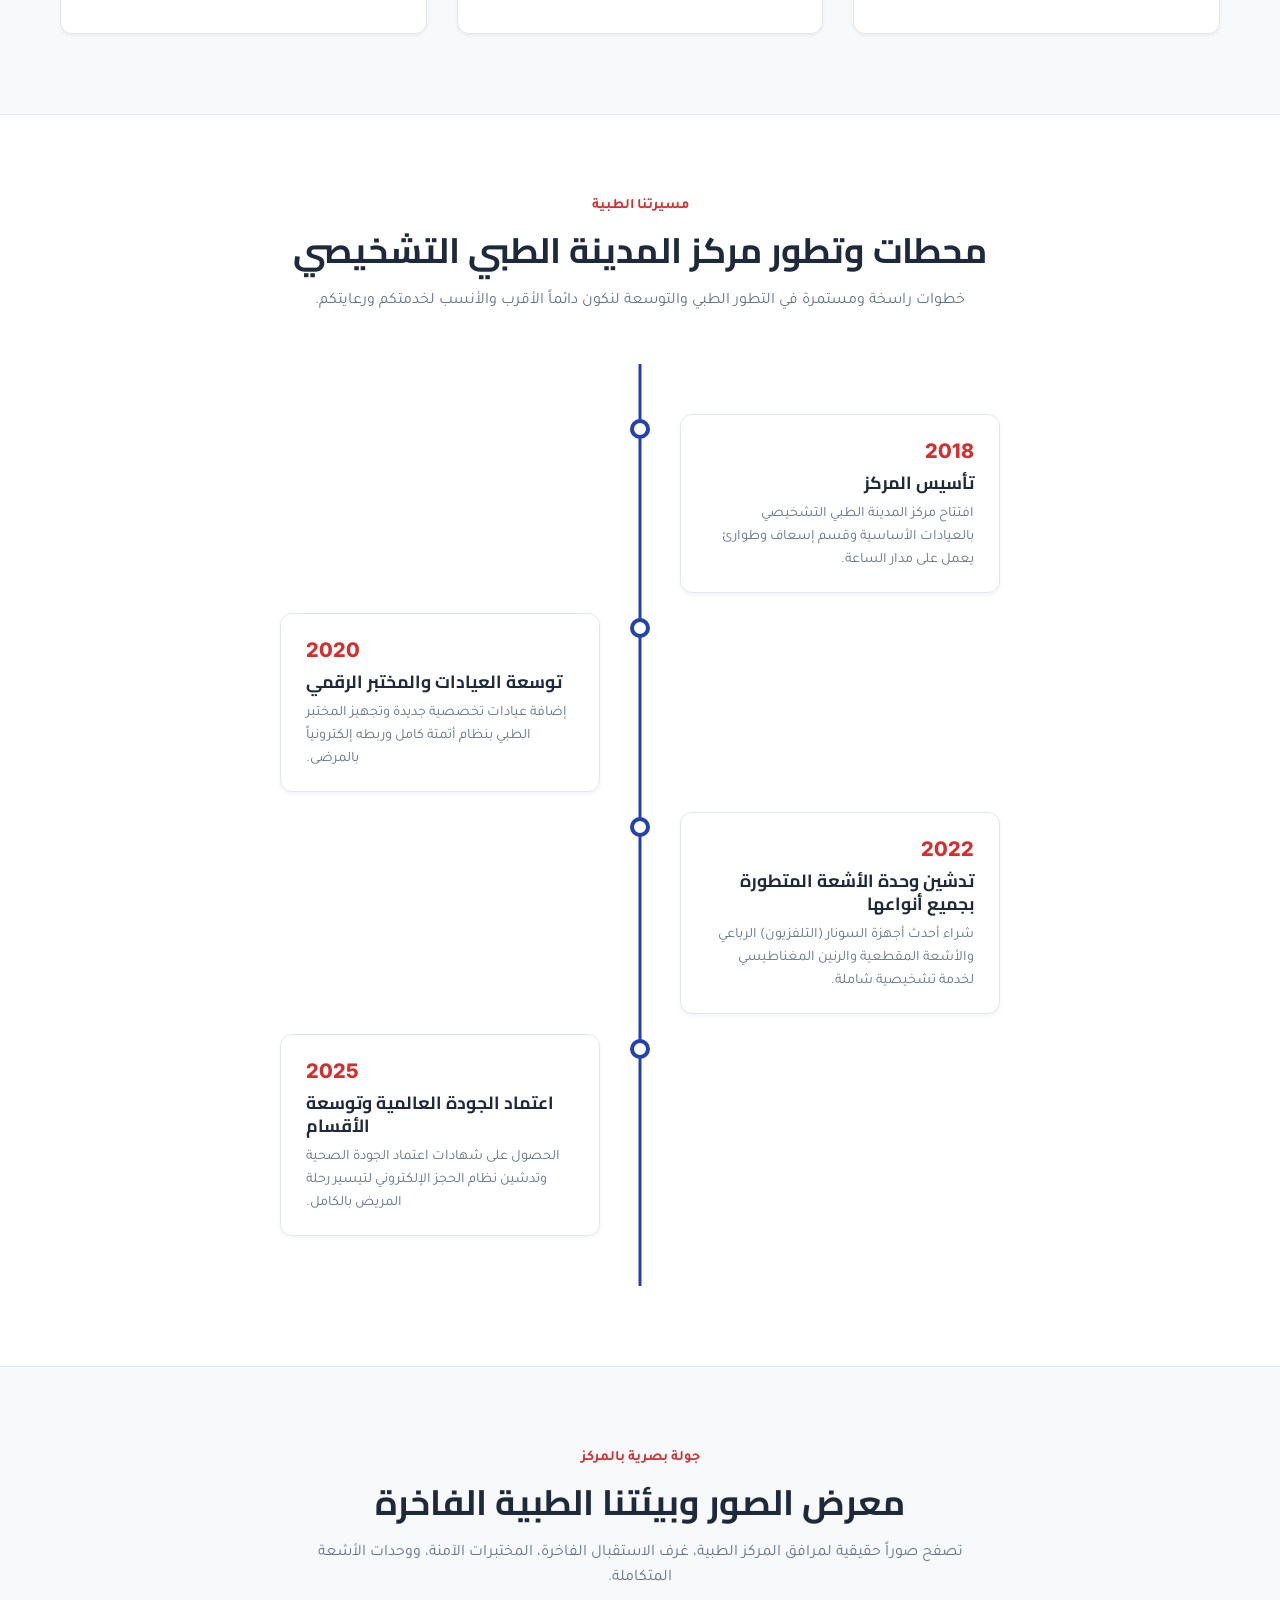
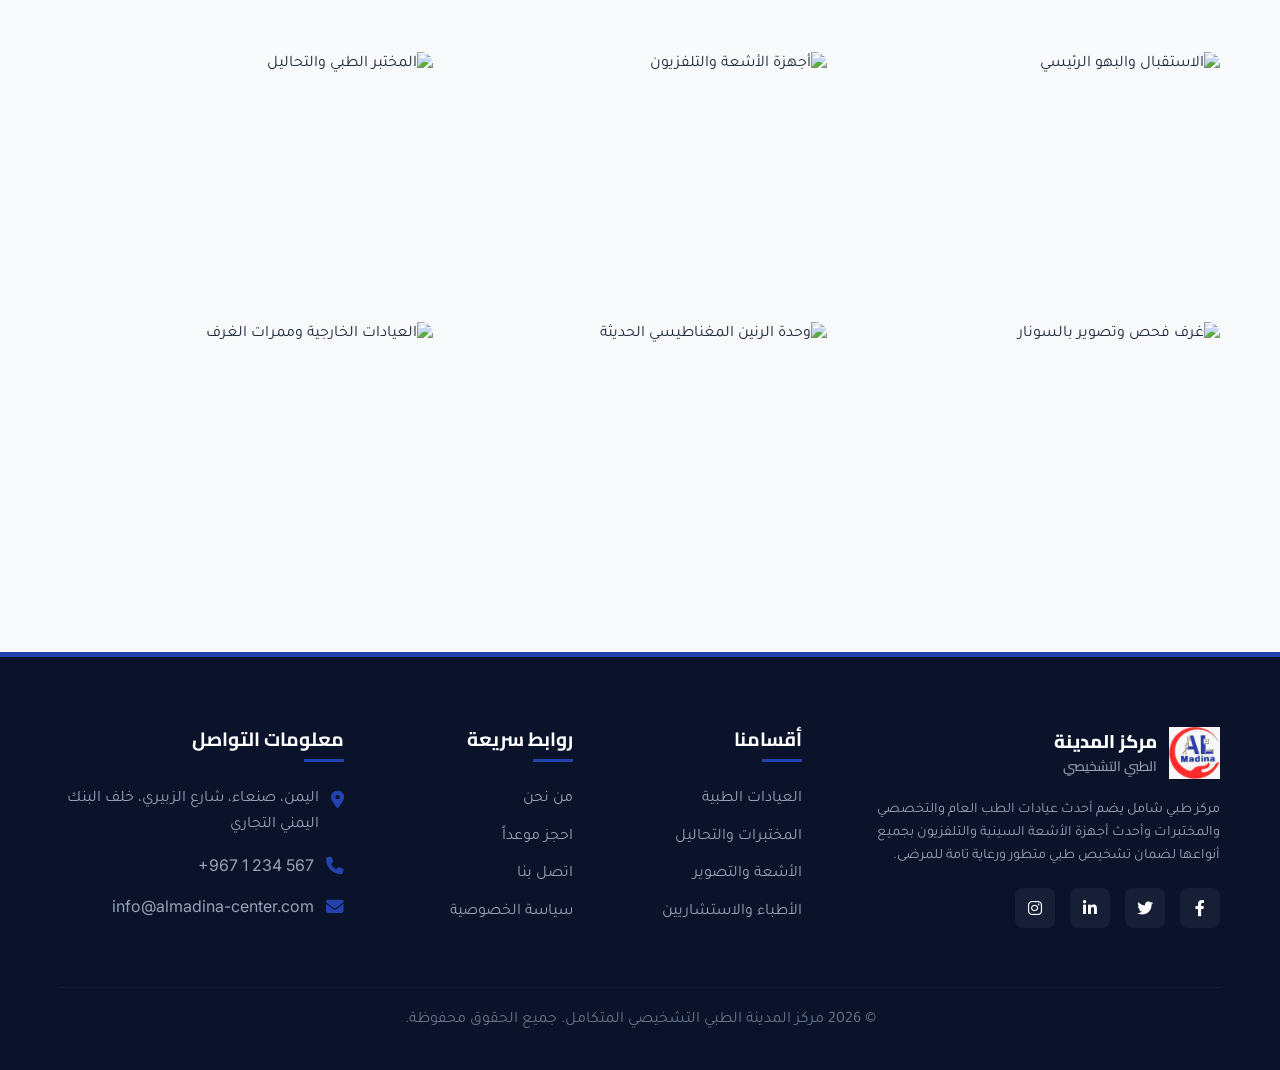
==== commit 442814fb: "Host FontAwesome icons locally to fix mobile menu and DNS resolve issues" ====
--- a/about.html
+++ b/about.html
@@ -15,7 +15,7 @@
     <link rel="stylesheet" href="css/animations.css">
     
     <!-- Font Awesome Icons -->
-    <link rel="stylesheet" href="https://cdnjs.cloudflare.com/ajax/libs/font-awesome/6.4.0/css/all.min.css">
+    <link rel="stylesheet" href="css/all.min.css">
     
     <style>
         /* أنماط الجدول الزمني التاريخي (Timeline) */
